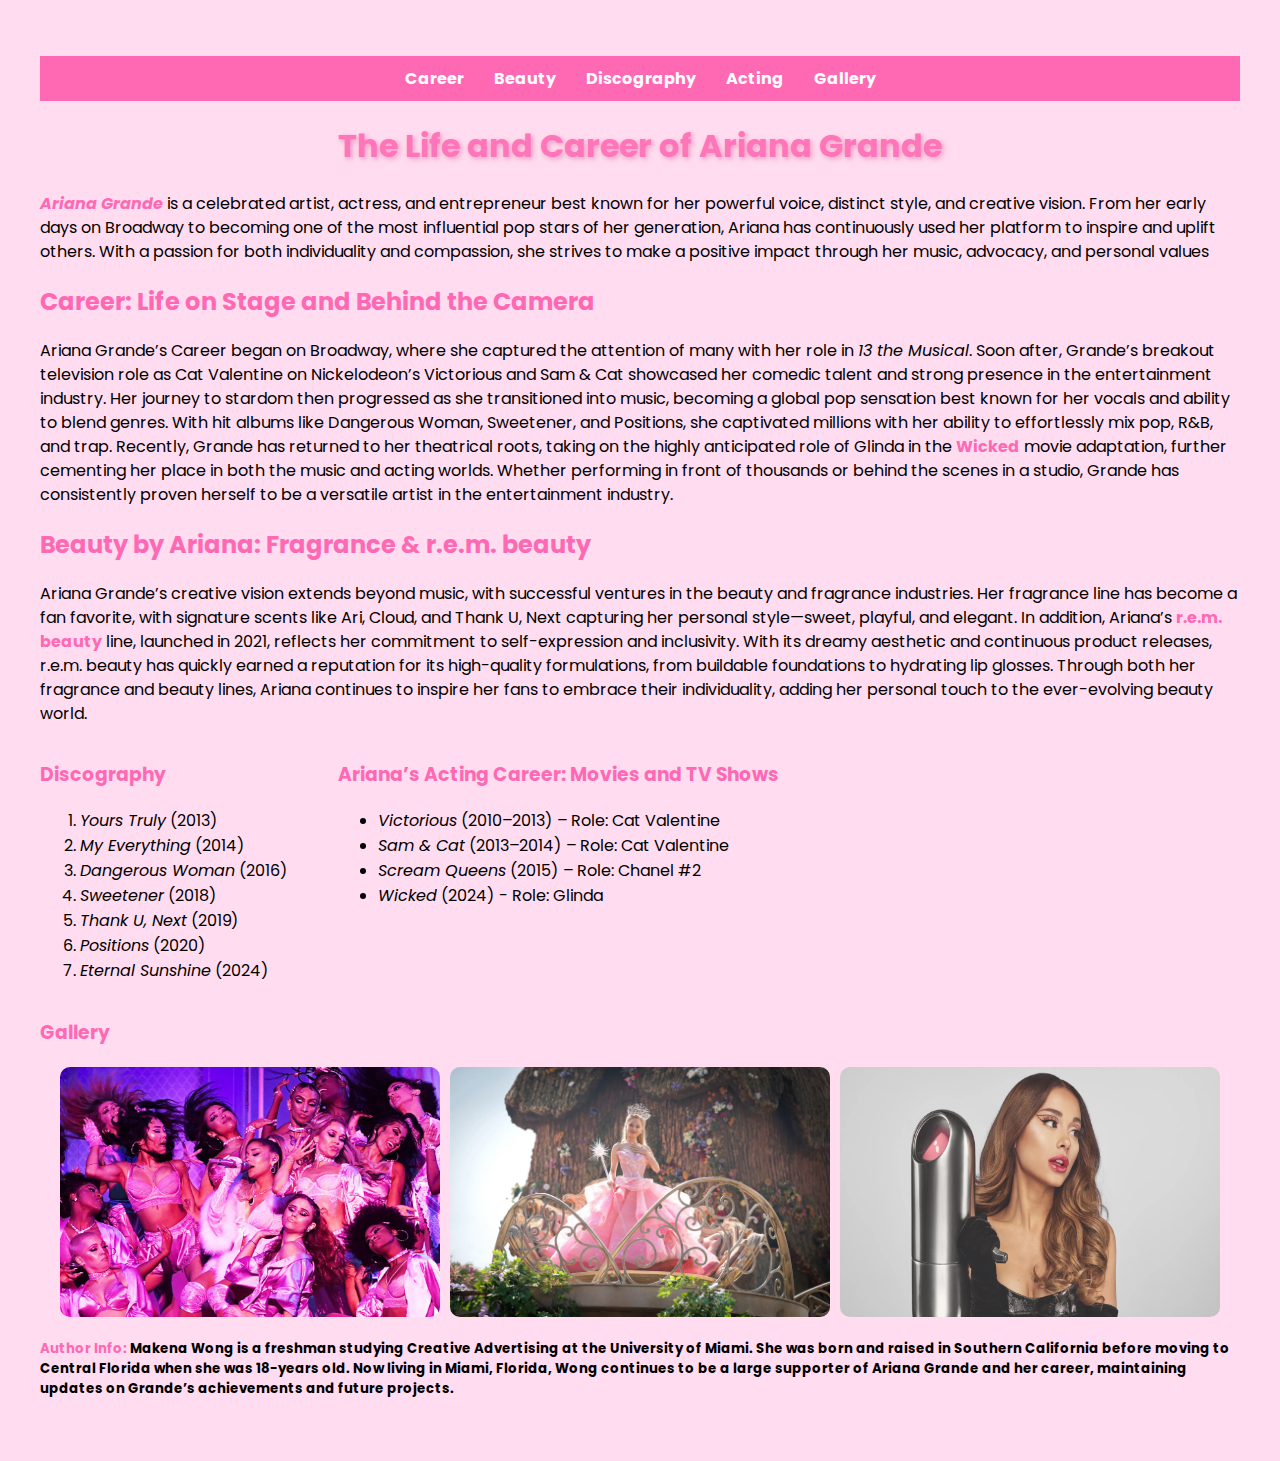
==== profile_assignment_1.html @ 4eea6a02 "added stuff" ====
<!DOCTYPE html>
<html lang="en">
<head>
    <meta charset="UTF-8">
    <meta name="viewport" content="width=device-width, initial-scale=1.0">
    <meta name="author" content="Makena Wong">
    <meta name="description" content="The world of Ariana Grande: exclusive content, latest updates, and all things Ariana. Welcome to Grande Moments – the ultimate fan experience for pop-singer, actress, and entrepreneur- Ariana Grande!">
    <meta name="keywords" content="Ariana Grande, Sweetener, Wicked, Glinda, Thank U, Next, R.E.M., eternal sunshine">
    <title>Grande Moments: The Official Ariana Experience</title>
    <link rel="stylesheet" href="profile_assignment_1.css">
    <link href="https://fonts.googleapis.com/css2?family=Poppins:wght@300;400;700&display=swap" rel="stylesheet">
</head>
<body>
    <!-- Navigation Menu -->
    <nav>
        <ul>
            <li><a href="#career">Career</a></li>
            <li><a href="#beauty">Beauty</a></li>
            <li><a href="#discography">Discography</a></li>
            <li><a href="#acting">Acting</a></li>
            <li><a href="#gallery">Gallery</a></li>
        </ul>
    </nav>

    <!-- Header -->
    <header>
        <h1 class="highlight">The Life and Career of Ariana Grande </h1>
        <p><em><span class="pink-text">Ariana Grande</span></em> is a celebrated artist, actress, and entrepreneur best known for her powerful voice, distinct style, and creative vision. From her early days on Broadway to becoming one of the most influential pop stars of her generation, Ariana has continuously used her platform to inspire and uplift others. With a passion for both individuality and compassion, she strives to make a positive impact through her music, advocacy, and personal values</p>
    </header>

    <!-- Main Content -->
    <main>
        <section id="career">
            <h2>Career: Life on Stage and Behind the Camera</h2>
            <p>Ariana Grande’s Career began on Broadway, where she captured the attention of many with her role in <em>13 the Musical</em>. Soon after, Grande’s breakout television role as Cat Valentine on Nickelodeon’s Victorious and Sam & Cat showcased her comedic talent and strong presence in the entertainment industry. Her journey to stardom then progressed as she transitioned into music, becoming a global pop sensation best known for her vocals and ability to blend genres. With hit albums like Dangerous Woman, Sweetener, and Positions, she captivated millions with her ability to effortlessly mix pop, R&B, and trap. Recently, Grande has returned to her theatrical roots, taking on the highly anticipated role of Glinda in the <a href="hhttps://www.imdb.com/title/tt1262426/"> Wicked</a> movie adaptation, further cementing her place in both the music and acting worlds. Whether performing in front of thousands or behind the scenes in a studio, Grande has consistently proven herself to be a versatile artist in the entertainment industry.</p>
        </section>

        <section id="beauty">
            <h2>Beauty by Ariana: Fragrance & r.e.m. beauty</h2>
            <p>Ariana Grande’s creative vision extends beyond music, with successful ventures in the beauty and fragrance industries. Her fragrance line has become a fan favorite, with signature scents like Ari, Cloud, and Thank U, Next capturing her personal style—sweet, playful, and elegant. In addition, Ariana’s <a href="https://rembeauty.com/?_gl=1*1774vpu*_up*MQ..*_gs*MQ..&gclid=CjwKCAiAlPu9BhAjEiwA5NDSA5HkzypuQV32kFOsZ8qNIWl1EtxUeLt4de3cfdMu0DLsbqJkL1GxBRoC7vMQAvD_BwE">r.e.m. beauty</a> line, launched in 2021, reflects her commitment to self-expression and inclusivity. With its dreamy aesthetic and continuous product releases, r.e.m. beauty has quickly earned a reputation for its high-quality formulations, from buildable foundations to hydrating lip glosses. Through both her fragrance and beauty lines, Ariana continues to inspire her fans to embrace their individuality, adding her personal touch to the ever-evolving beauty world.</p>
        </section>
     <!-- Discography -->
     <div class="flex-container">
        <section id="discography">
            <h3><span>Discography</span></h3>
            <ol>
                <li><em>Yours Truly</em> (2013)</li>
                <li><em>My Everything</em> (2014)</li>
                <li><em>Dangerous Woman</em> (2016)</li>
                <li><em>Sweetener</em> (2018)</li>
                <li><em>Thank U, Next</em> (2019)</li>
                <li><em>Positions</em> (2020)</li>
                <li><em>Eternal Sunshine</em> (2024)</li>
            </ol>
        </section>
     <!-- Acting Career -->
        <section id="acting">
            <h3><span>Ariana’s Acting Career: Movies and TV Shows</span></h3>
            <ul>
                <li><em>Victorious</em> (2010–2013) – Role: Cat Valentine</li>
                <li><em>Sam & Cat</em> (2013–2014) – Role: Cat Valentine</li>
                <li><em>Scream Queens</em> (2015) – Role: Chanel #2</li>
                <li><em>Wicked</em> (2024) - Role: Glinda</li>
            </ul>
        </section>
    </div>
    <!-- Photos -->
        <section id="gallery">
            <h3>Gallery</h3>
            <div class="grid-gallery">
                <img src="ariana_grande_7_rings.webp" alt="Ariana Grande singing 7 Rings" height="250">
                <img src="glinda_ariana_grande.webp" alt="A snapshot of Glinda, Ariana Grande" height="250">
                <img src="rem_ariana_grande.webp" alt="Ariana Grande poses in r.e.m. beauty campaign" height="250">
            </div>
        </section>
    </main>
    <!-- Footer -->
    <footer>
        <p><h5><span class="pink-text">Author Info:</span> Makena Wong is a freshman studying Creative Advertising at the University of Miami. She was born and raised in Southern California before moving to Central Florida when she was 18-years old. Now living in Miami, Florida, Wong continues to be a large supporter of Ariana Grande and her career, maintaining updates on Grande’s achievements and future projects.</p>
    </footer>
</body>
</html>
---- profile_assignment_1.css ----
/* Google Font */
body{
    font-family: 'Poppins', sans-serif;
    margin: 10px;
    padding: 30px;
    background-color: #ffdcf0;
}
nav ul {
    list-style: none;
    display: flex;
    justify-content: center;
    background-color: #ff69b4;
    padding: 10px;
}
nav ul li{
    margin: 0 15px;
}
nav ul li a {
    text-decoration: none;
    color: #fff;
    font-weight: bold;
    transition: color 0.3s ease-in-out;
}
nav ul li a:hover {
    color: #9b1457;
}
h1{
    text-shadow: 2px 2px 5px rgba(211, 6, 88, 0.3);
}
p{
    font-size: 16px;
    line-height: 1.5;
}
.highlight{
    color: #ff75ba;
    font-weight: bold;
    display: flex;
    justify-content: center;
    padding: 0px;
}
.button{
    background-color: #ff69b4;
    color: white;
    padding: 10px 15px;
    border: none;
    cursor: pointer;
    border-radius: 5px;
}
.button:hover{
    background-color: #d94e87;
}
.grid-gallery{
    display: grid;
    grid-template-columns: repeat(3, 1fr);
    gap: 10px;
    margin: 20px;
}
.grid-gallery img{
    width: 100%;
    border-radius: 10px;
    transition: transform 0.3s;
}
.grid-gallery img:hover{
    transform: scale(1.05);
}
a{
    text-decoration: none; 
    color: #ff69b4;  
    font-weight: bold;
}
a:hover{
    color: #d94e87;
}
body{
    color: black;
}
h1, h2, h3{
    color: #ff69b4;
}
.pink-text{
    color: #ff69b4; 
    font-weight: bold; 
}
.flex-container{
    display: flex;
    align-items: flex-start;
    gap: 50px;
}
.discography h3, .acting-career h3{
    margin-bottom: 20px;
    padding-bottom: 10px;
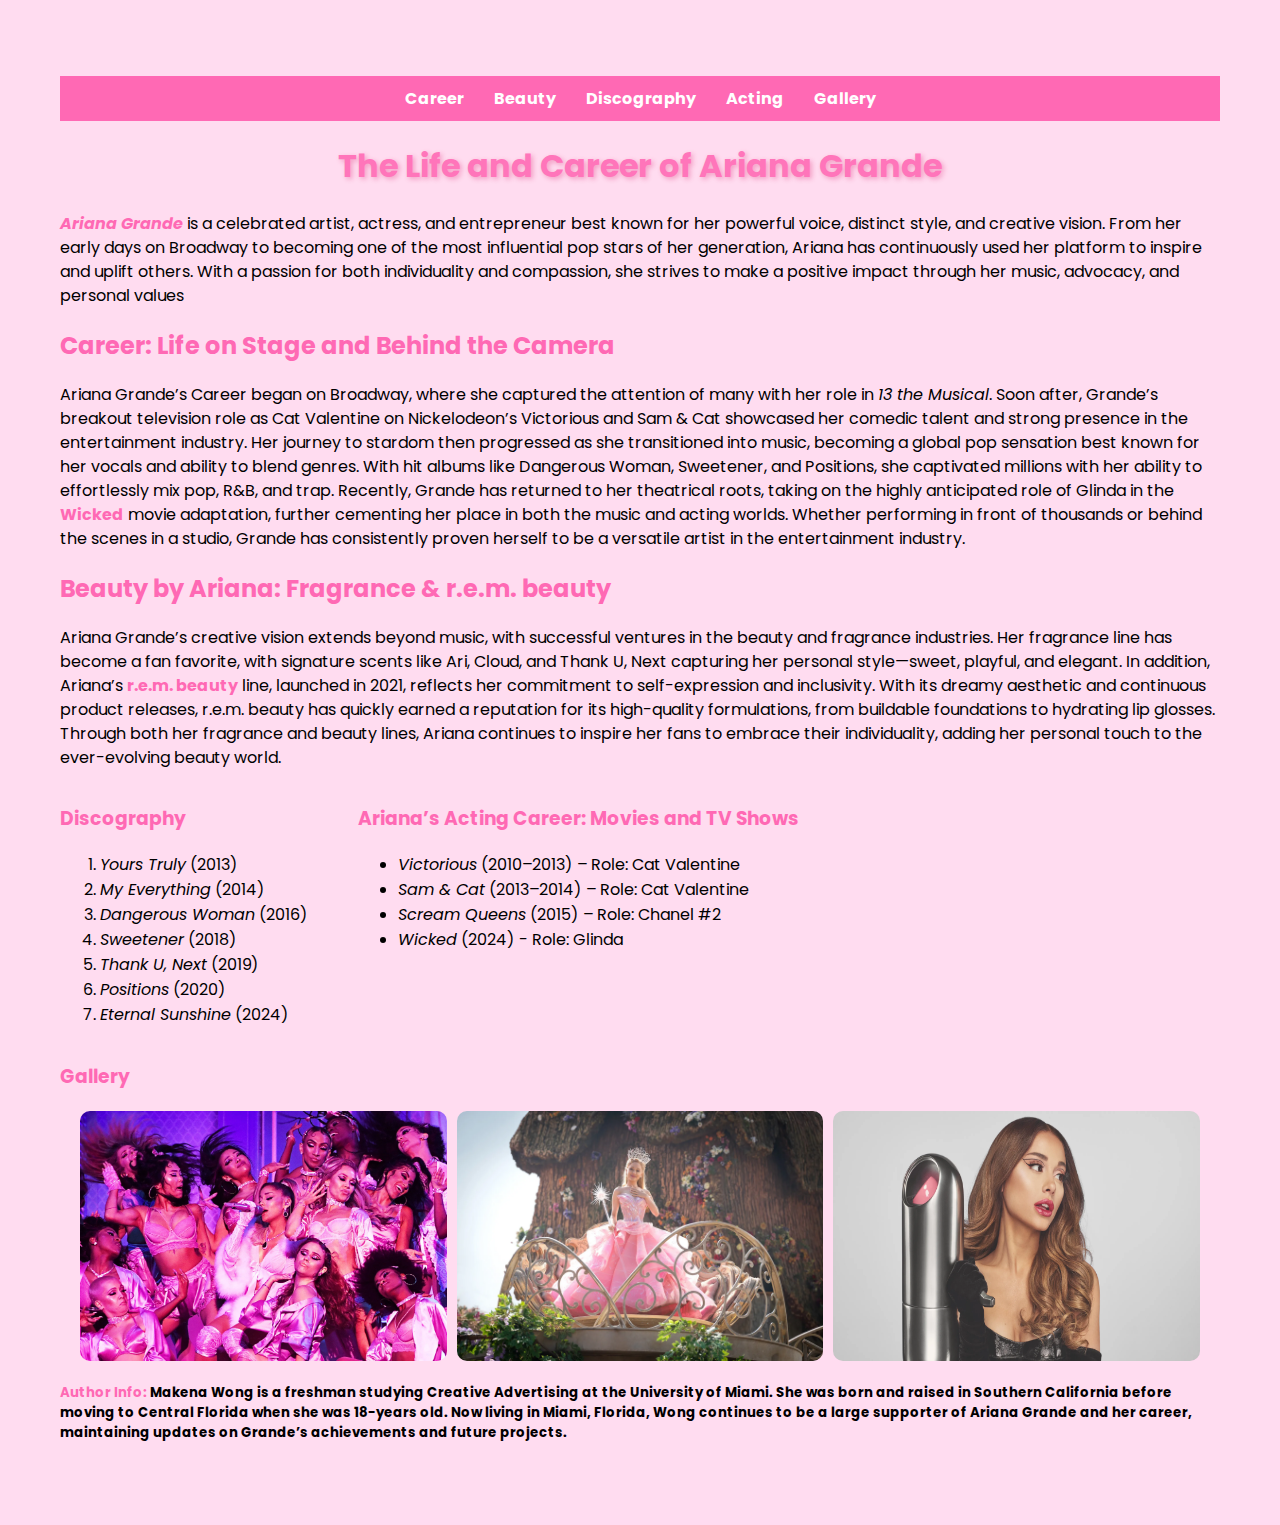
==== commit a3e55466: "Update profile_assignment_1.html" ====
--- a/profile_assignment_1.html
+++ b/profile_assignment_1.html
@@ -76,7 +76,7 @@
     </main>
     <!-- Footer -->
     <footer>
-        <p><h5><span class="pink-text">Author Info:</span> Makena Wong is a freshman studying Creative Advertising at the University of Miami. She was born and raised in Southern California before moving to Central Florida when she was 18-years old. Now living in Miami, Florida, Wong continues to be a large supporter of Ariana Grande and her career, maintaining updates on Grande’s achievements and future projects.</p>
+        <p><h5><span class="pink-text">Author Info:</span> Makena Wong is a freshman studying Creative Advertising at the University of Miami. She was born and raised in Southern California before moving to Central Florida when she was 18-years old. Now living in Miami, Florida, Wong continues to be a large supporter of Ariana Grande and her career, maintaining updates on Grande’s achievements and future projects.</h5>
     </footer>
 </body>
 </html>
--- a/profile_assignment_1.css
+++ b/profile_assignment_1.css
@@ -2,7 +2,7 @@
 body{
     font-family: 'Poppins', sans-serif;
     margin: 10px;
-    padding: 30px;
+    padding: 50px;
     background-color: #ffdcf0;
 }
 nav ul {
@@ -88,4 +88,5 @@
 }
 .discography h3, .acting-career h3{
     margin-bottom: 20px;
-    padding-bottom: 10px;+    padding-bottom: 10px;
+}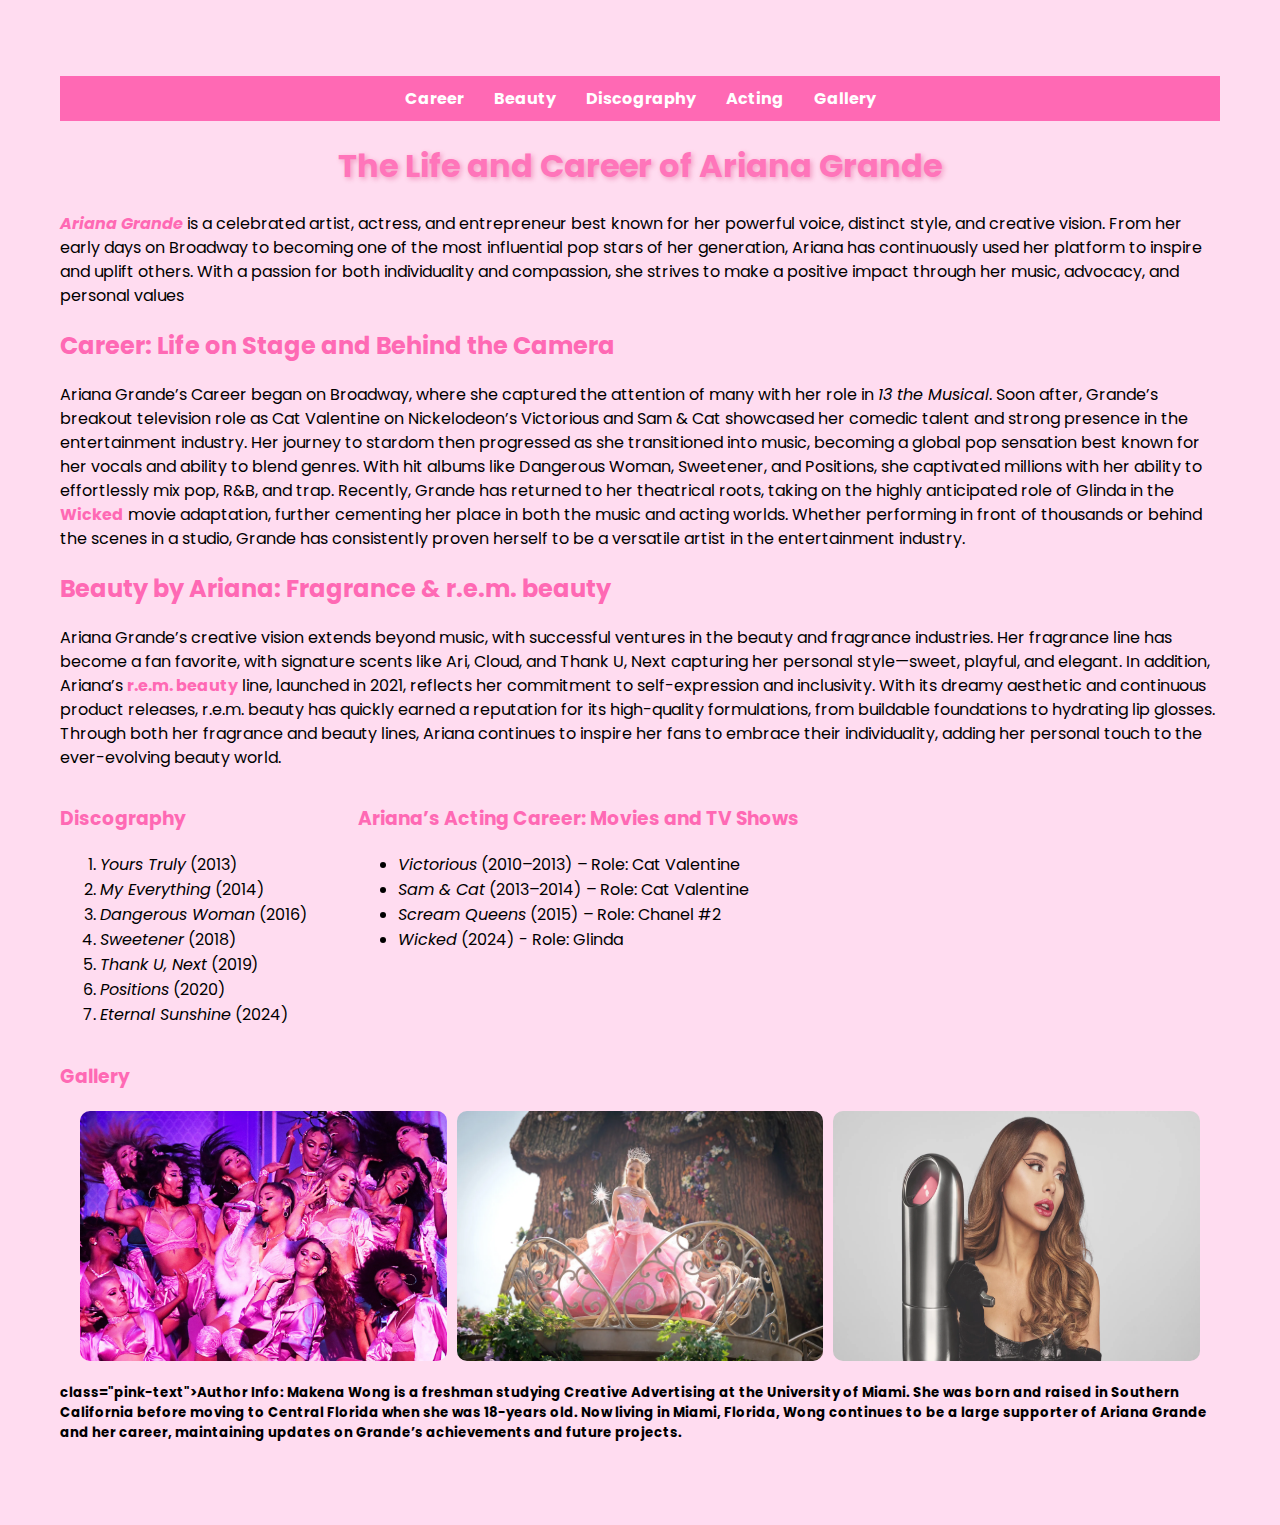
==== commit 4f181548: "Update profile_assignment_1.html" ====
--- a/profile_assignment_1.html
+++ b/profile_assignment_1.html
@@ -21,13 +21,11 @@
             <li><a href="#gallery">Gallery</a></li>
         </ul>
     </nav>
-
     <!-- Header -->
     <header>
         <h1 class="highlight">The Life and Career of Ariana Grande </h1>
         <p><em><span class="pink-text">Ariana Grande</span></em> is a celebrated artist, actress, and entrepreneur best known for her powerful voice, distinct style, and creative vision. From her early days on Broadway to becoming one of the most influential pop stars of her generation, Ariana has continuously used her platform to inspire and uplift others. With a passion for both individuality and compassion, she strives to make a positive impact through her music, advocacy, and personal values</p>
     </header>
-
     <!-- Main Content -->
     <main>
         <section id="career">
@@ -76,7 +74,7 @@
     </main>
     <!-- Footer -->
     <footer>
-        <p><h5><span class="pink-text">Author Info:</span> Makena Wong is a freshman studying Creative Advertising at the University of Miami. She was born and raised in Southern California before moving to Central Florida when she was 18-years old. Now living in Miami, Florida, Wong continues to be a large supporter of Ariana Grande and her career, maintaining updates on Grande’s achievements and future projects.</h5>
+        <p><h5><span> class="pink-text">Author Info:</span> Makena Wong is a freshman studying Creative Advertising at the University of Miami. She was born and raised in Southern California before moving to Central Florida when she was 18-years old. Now living in Miami, Florida, Wong continues to be a large supporter of Ariana Grande and her career, maintaining updates on Grande’s achievements and future projects.</h5>
     </footer>
 </body>
 </html>
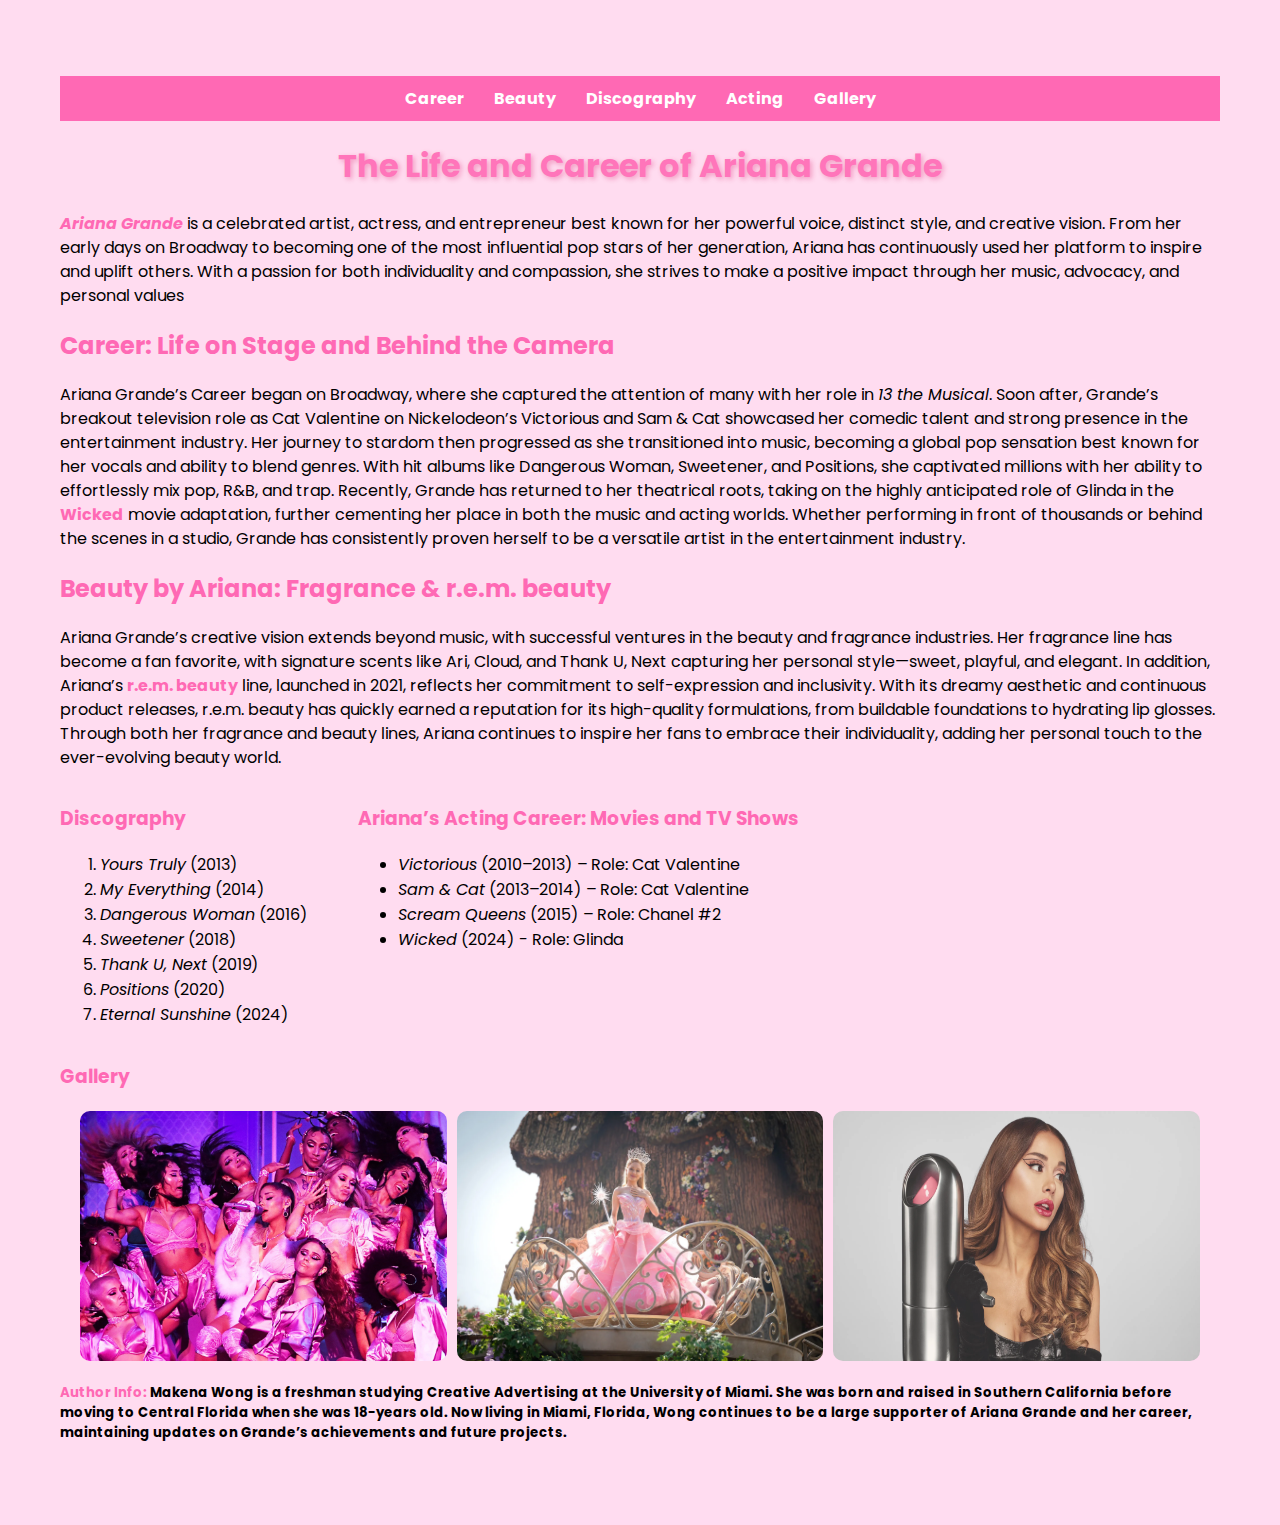
==== commit 8e327994: "Update profile_assignment_1.html" ====
--- a/profile_assignment_1.html
+++ b/profile_assignment_1.html
@@ -30,7 +30,7 @@
     <main>
         <section id="career">
             <h2>Career: Life on Stage and Behind the Camera</h2>
-            <p>Ariana Grande’s Career began on Broadway, where she captured the attention of many with her role in <em>13 the Musical</em>. Soon after, Grande’s breakout television role as Cat Valentine on Nickelodeon’s Victorious and Sam & Cat showcased her comedic talent and strong presence in the entertainment industry. Her journey to stardom then progressed as she transitioned into music, becoming a global pop sensation best known for her vocals and ability to blend genres. With hit albums like Dangerous Woman, Sweetener, and Positions, she captivated millions with her ability to effortlessly mix pop, R&B, and trap. Recently, Grande has returned to her theatrical roots, taking on the highly anticipated role of Glinda in the <a href="hhttps://www.imdb.com/title/tt1262426/"> Wicked</a> movie adaptation, further cementing her place in both the music and acting worlds. Whether performing in front of thousands or behind the scenes in a studio, Grande has consistently proven herself to be a versatile artist in the entertainment industry.</p>
+            <p>Ariana Grande’s Career began on Broadway, where she captured the attention of many with her role in <em>13 the Musical</em>. Soon after, Grande’s breakout television role as Cat Valentine on Nickelodeon’s Victorious and Sam & Cat showcased her comedic talent and strong presence in the entertainment industry. Her journey to stardom then progressed as she transitioned into music, becoming a global pop sensation best known for her vocals and ability to blend genres. With hit albums like Dangerous Woman, Sweetener, and Positions, she captivated millions with her ability to effortlessly mix pop, R&B, and trap. Recently, Grande has returned to her theatrical roots, taking on the highly anticipated role of Glinda in the <a href="https://www.imdb.com/title/tt1262426/"> Wicked</a> movie adaptation, further cementing her place in both the music and acting worlds. Whether performing in front of thousands or behind the scenes in a studio, Grande has consistently proven herself to be a versatile artist in the entertainment industry.</p>
         </section>
 
         <section id="beauty">
@@ -74,7 +74,7 @@
     </main>
     <!-- Footer -->
     <footer>
-        <p><h5><span> class="pink-text">Author Info:</span> Makena Wong is a freshman studying Creative Advertising at the University of Miami. She was born and raised in Southern California before moving to Central Florida when she was 18-years old. Now living in Miami, Florida, Wong continues to be a large supporter of Ariana Grande and her career, maintaining updates on Grande’s achievements and future projects.</h5>
+        <p><h5><span class="pink-text">Author Info:</span> Makena Wong is a freshman studying Creative Advertising at the University of Miami. She was born and raised in Southern California before moving to Central Florida when she was 18-years old. Now living in Miami, Florida, Wong continues to be a large supporter of Ariana Grande and her career, maintaining updates on Grande’s achievements and future projects.</h5>
     </footer>
 </body>
 </html>
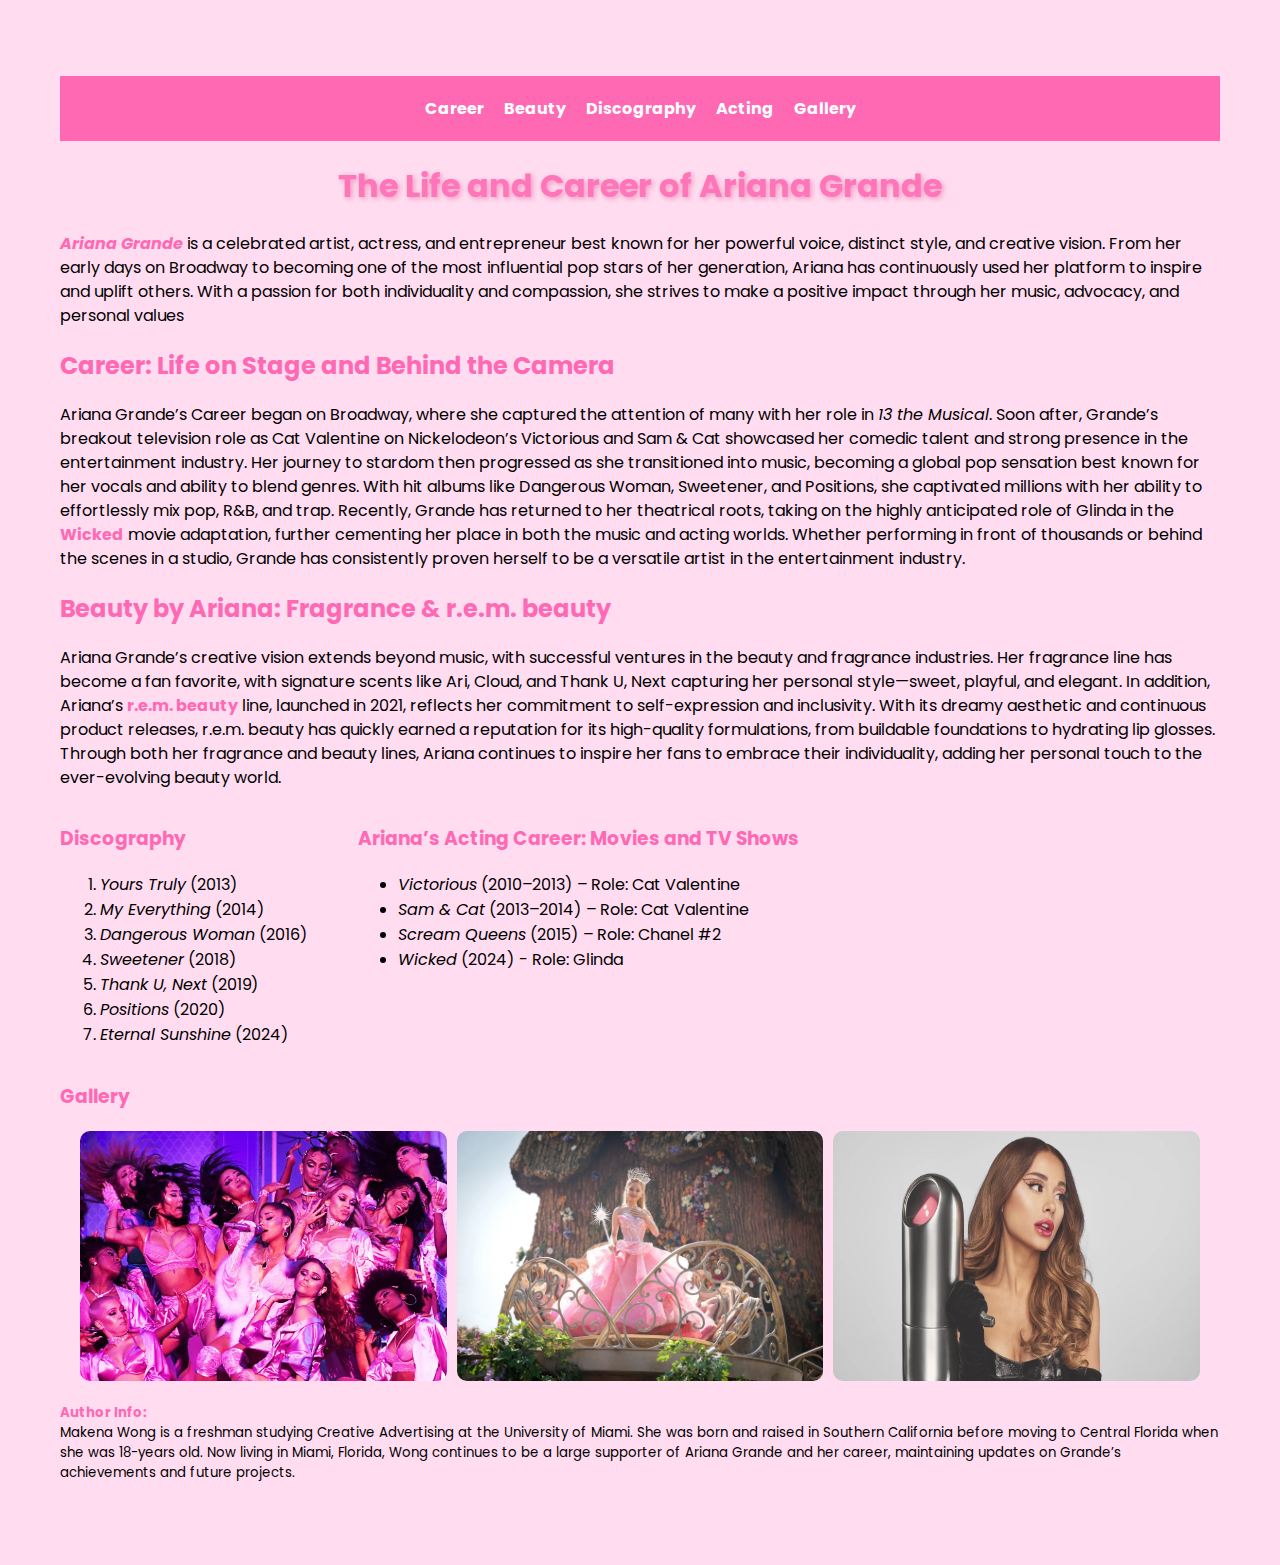
==== commit 3a3e2aeb: "change of text" ====
--- a/profile_assignment_1.html
+++ b/profile_assignment_1.html
@@ -74,7 +74,7 @@
     </main>
     <!-- Footer -->
     <footer>
-        <p><h5><span class="pink-text">Author Info:</span> Makena Wong is a freshman studying Creative Advertising at the University of Miami. She was born and raised in Southern California before moving to Central Florida when she was 18-years old. Now living in Miami, Florida, Wong continues to be a large supporter of Ariana Grande and her career, maintaining updates on Grande’s achievements and future projects.</h5>
+        <p><h5><span class="pink-text">Author Info:</span><br><span class="author-note"> Makena Wong is a freshman studying Creative Advertising at the University of Miami. She was born and raised in Southern California before moving to Central Florida when she was 18-years old. Now living in Miami, Florida, Wong continues to be a large supporter of Ariana Grande and her career, maintaining updates on Grande’s achievements and future projects.</span></h5>
     </footer>
 </body>
 </html>
--- a/profile_assignment_1.css
+++ b/profile_assignment_1.css
@@ -10,10 +10,10 @@
     display: flex;
     justify-content: center;
     background-color: #ff69b4;
-    padding: 10px;
+    padding:10px;
 }
 nav ul li{
-    margin: 0 15px;
+    margin:10px;
 }
 nav ul li a {
     text-decoration: none;
@@ -89,4 +89,8 @@
 .discography h3, .acting-career h3{
     margin-bottom: 20px;
     padding-bottom: 10px;
+}
+.author-note{
+    color: #000000; 
+    font-weight: normal; 
 }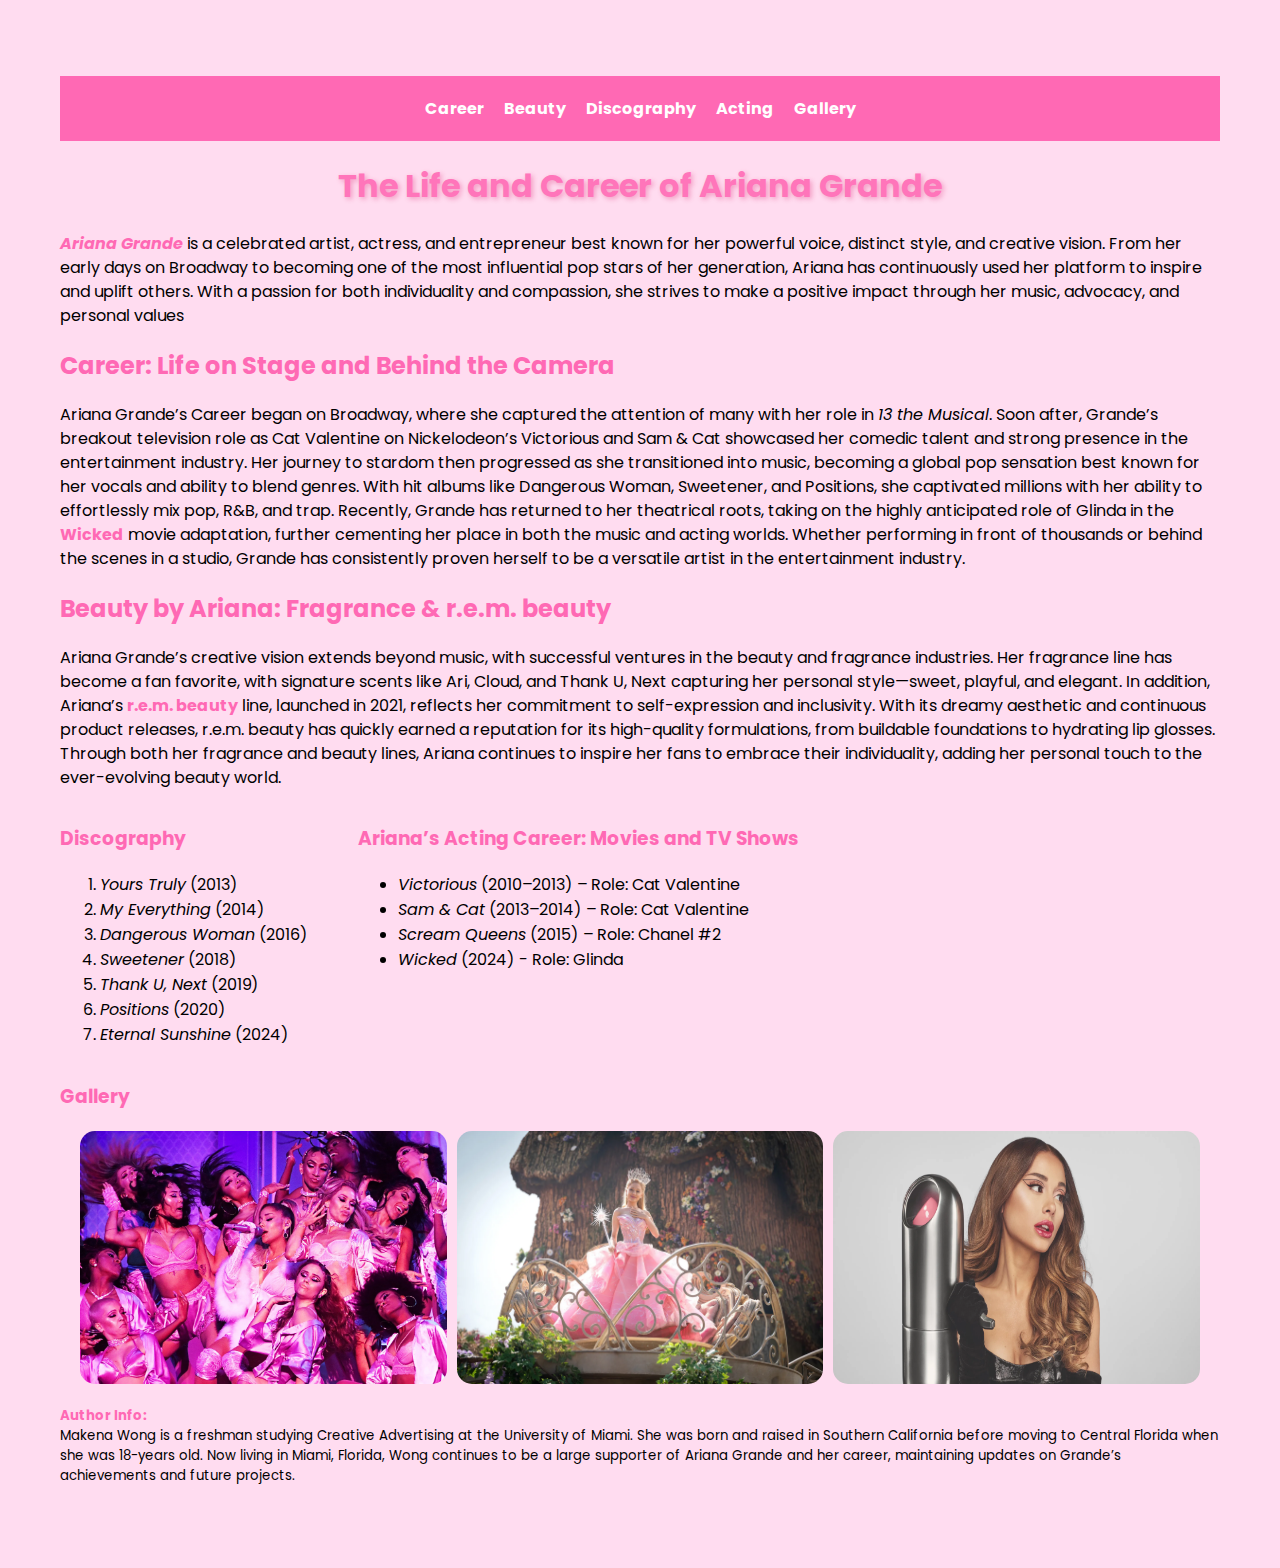
==== commit 4251b507: "transofmr" ====
--- a/profile_assignment_1.html
+++ b/profile_assignment_1.html
@@ -66,9 +66,9 @@
         <section id="gallery">
             <h3>Gallery</h3>
             <div class="grid-gallery">
-                <img src="ariana_grande_7_rings.webp" alt="Ariana Grande singing 7 Rings" height="250">
-                <img src="glinda_ariana_grande.webp" alt="A snapshot of Glinda, Ariana Grande" height="250">
-                <img src="rem_ariana_grande.webp" alt="Ariana Grande poses in r.e.m. beauty campaign" height="250">
+                <img src="ariana_grande_7_rings.webp" alt="Ariana Grande singing 7 Rings" height="253">
+                <img src="glinda_ariana_grande.webp" alt="A snapshot of Glinda, Ariana Grande" height="253">
+                <img src="rem_ariana_grande.webp" alt="Ariana Grande poses in r.e.m. beauty campaign" height="253">
             </div>
         </section>
     </main>
--- a/profile_assignment_1.css
+++ b/profile_assignment_1.css
@@ -57,8 +57,8 @@
 }
 .grid-gallery img{
     width: 100%;
-    border-radius: 10px;
-    transition: transform 0.3s;
+    border-radius: 15px;
+    transition: transform 0.5s;
 }
 .grid-gallery img:hover{
     transform: scale(1.05);
